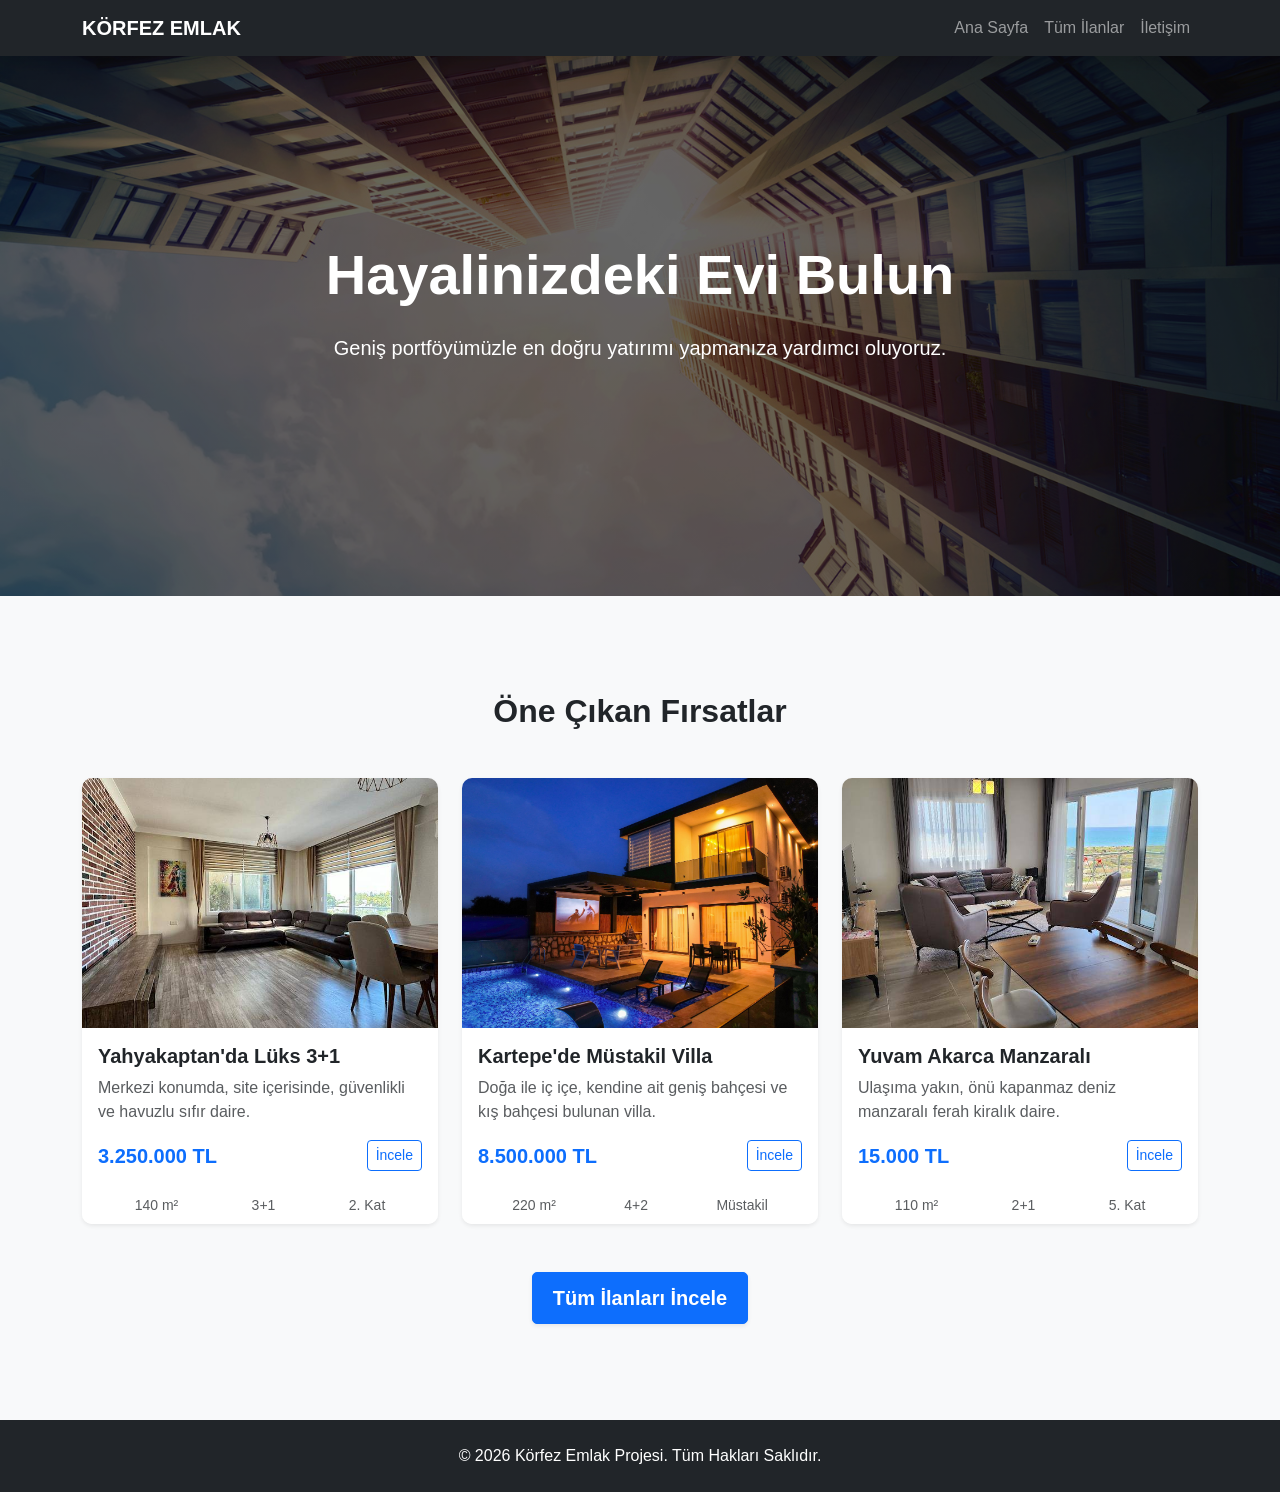
==== index.html @ 5334ea1d "First Commit" ====
<!DOCTYPE html>
<html lang="tr">
<head>
    <meta charset="UTF-8">
    <meta name="viewport" content="width=device-width, initial-scale=1.0">
    <title>Körfez Emlak | Güvenilir Gayrimenkul Danışmanlığı</title>
    <!-- Bootstrap CSS -->
    <link href="https://cdn.jsdelivr.net/npm/bootstrap@5.3.0/dist/css/bootstrap.min.css" rel="stylesheet">
    <!-- Kendi CSS Dosyamız -->
    <link rel="stylesheet" href="style.css">
</head>
<body>

    <!-- Menü (Navbar) -->
    <nav class="navbar navbar-expand-lg navbar-dark bg-dark sticky-top shadow">
        <div class="container">
            <a class="navbar-brand fw-bold" href="index.html">KÖRFEZ EMLAK</a>
            <button class="navbar-toggler" type="button" data-bs-toggle="collapse" data-bs-target="#navbarNav">
                <span class="navbar-toggler-icon"></span>
            </button>
            <div class="collapse navbar-collapse" id="navbarNav">
                <ul class="navbar-nav ms-auto">
                    <li class="nav-item"><a class="nav-link" href="index.html">Ana Sayfa</a></li>
                     <li class="nav-item"><a class="nav-link" href="ilanlar.html">Tüm İlanlar</a></li>
                    <!-- İlan detay sayfasına menüden değil, ilanlardaki butonlardan gidilecek -->
                     <li class="nav-item"><a class="nav-link" href="iletisim.html">İletişim</a></li>
                </ul>
            </div>
        </div>
    </nav>

    <!-- Hero Section -->
    <header class="hero-section text-white text-center d-flex align-items-center">
        <div class="container hero-content">
            <h1 class="display-4 fw-bold mb-4">Hayalinizdeki Evi Bulun</h1>
            <p class="lead mb-5">Geniş portföyümüzle en doğru yatırımı yapmanıza yardımcı oluyoruz.</p>
        </div>
    </header>

    <!-- Öne Çıkan İlanlar -->
    <section class="container my-5 py-5">
        <h2 class="text-center mb-5 fw-bold">Öne Çıkan Fırsatlar</h2>
        <div class="row g-4">
            
            <!-- İlan Kartı 1 -->
            <div class="col-md-4">
                <div class="card h-100 shadow-sm property-card">
                    <!-- Görsel yüklenmezse diye alt etiketi kritik[cite: 1] -->
                    <img src="img/ev1.jpg" class="card-img-top" alt="Yahyakaptan Lüks Daire" onerror="this.src='https://via.placeholder.com/400x250?text=Görsel+Bulunamadı'">
                    <div class="card-body">
                        <h5 class="card-title fw-bold">Yahyakaptan'da Lüks 3+1</h5>
                        <p class="card-text text-muted">Merkezi konumda, site içerisinde, güvenlikli ve havuzlu sıfır daire.</p>
                       <div class="d-flex justify-content-between align-items-center mt-3">
                            <span class="fs-5 fw-bold text-primary">3.250.000 TL</span>
                            <a href="detay.html?id=1" class="btn btn-outline-primary btn-sm px-2">İncele</a>
                        </div>
                    </div>
                    <div class="card-footer bg-white border-top-0 d-flex justify-content-around text-muted small">
                        <span><i class="bi bi-arrows-fullscreen"></i> 140 m²</span>
                        <span><i class="bi bi-door-open"></i> 3+1</span>
                        <span><i class="bi bi-building"></i> 2. Kat</span>
                    </div>
                </div>
            </div>

            <!-- İlan Kartı 2 -->
            <div class="col-md-4">
                <div class="card h-100 shadow-sm property-card">
                    <img src="img/ev2.jpg" class="card-img-top" alt="Kartepe Doğa Manzaralı Villa" onerror="this.src='https://via.placeholder.com/400x250?text=Görsel+Bulunamadı'">
                    <div class="card-body">
                        <h5 class="card-title fw-bold">Kartepe'de Müstakil Villa</h5>
                        <p class="card-text text-muted">Doğa ile iç içe, kendine ait geniş bahçesi ve kış bahçesi bulunan villa.</p>
                        <div class="d-flex justify-content-between align-items-center mt-3">
                            <span class="fs-5 fw-bold text-primary">8.500.000 TL</span>
                            <a href="detay.html?id=2" class="btn btn-outline-primary btn-sm px-2">İncele</a>
                        </div>
                    </div>
                    <div class="card-footer bg-white border-top-0 d-flex justify-content-around text-muted small">
                        <span><i class="bi bi-arrows-fullscreen"></i> 220 m²</span>
                        <span><i class="bi bi-door-open"></i> 4+2</span>
                        <span><i class="bi bi-building"></i> Müstakil</span>
                    </div>
                </div>
            </div>

            <!-- İlan Kartı 3 -->
            <div class="col-md-4">
                <div class="card h-100 shadow-sm property-card">
                    <img src="img/ev3.jpg" class="card-img-top" alt="Yuvam Akarca Kiralık Daire" onerror="this.src='https://via.placeholder.com/400x250?text=Görsel+Bulunamadı'">
                    <div class="card-body">
                        <h5 class="card-title fw-bold">Yuvam Akarca Manzaralı</h5>
                        <p class="card-text text-muted">Ulaşıma yakın, önü kapanmaz deniz manzaralı ferah kiralık daire.</p>
                        <div class="d-flex justify-content-between align-items-center mt-3">
                            <span class="fs-5 fw-bold text-primary">15.000 TL</span>
                            <a href="detay.html?id=3" class="btn btn-outline-primary btn-sm px-2">İncele</a>
                        </div>
                    </div>
                    <div class="card-footer bg-white border-top-0 d-flex justify-content-around text-muted small">
                        <span><i class="bi bi-arrows-fullscreen"></i> 110 m²</span>
                        <span><i class="bi bi-door-open"></i> 2+1</span>
                        <span><i class="bi bi-building"></i> 5. Kat</span>
                    </div>
                </div>
            </div>

        </div>
        <div class="text-center mt-5">
            <a href="ilanlar.html" class="btn btn-primary btn-lg fw-bold shadow-sm">Tüm İlanları İncele <i class="bi bi-arrow-right"></i></a>
        </div>
    </section>

    <!-- Footer -->
    <footer class="bg-dark text-white text-center py-4 mt-auto">
        <div class="container">
            <p class="mb-0">© 2026 Körfez Emlak Projesi. Tüm Hakları Saklıdır.</p>
        </div>
    </footer>

    <!-- Bootstrap & JS[cite: 1] -->
    <script src="https://cdn.jsdelivr.net/npm/bootstrap@5.3.0/dist/js/bootstrap.bundle.min.js"></script>
    <script src="script.js"></script>
</body>
</html>
---- style.css ----
/* Genel Ayarlar (Basitlik ve Tutarlılık Prensibi)[cite: 1] */
body {
    font-family: 'Segoe UI', Tahoma, Geneva, Verdana, sans-serif;
    background-color: #f8f9fa;
    display: flex;
    flex-direction: column;
    min-height: 100vh;
}

/* Hero Section */
.hero-section {
    background: linear-gradient(rgba(0, 0, 0, 0.6), rgba(0, 0, 0, 0.6)), url('img/evbaslik.jpg') center/cover no-repeat;
    height: 60vh;
    min-height: 400px;
}

.search-form {
    border: 1px solid #e0e0e0;
}

.search-form select:focus, .search-form button:focus {
    box-shadow: none;
    border-color: #0d6efd;
}

/* Kart Efektleri (Kullanıcıya görsel Geri Bildirim - Feedback kuralı)[cite: 1] */
.property-card {
    transition: transform 0.3s ease, box-shadow 0.3s ease;
    border: none;
    border-radius: 10px;
    overflow: hidden;
}

.property-card:hover {
    transform: translateY(-10px);
    box-shadow: 0 1rem 3rem rgba(0,0,0,.175)!important;
}

.card-img-top {
    height: 250px;
    object-fit: cover; /* Resimlerin orantılı kırpılmasını sağlar */
}

/* Buton Özelleştirmeleri (Sağlanabilirlik - Affordance kuralı)[cite: 1] */
.btn-primary {
    padding: 10px 20px;
    border-radius: 5px;
}
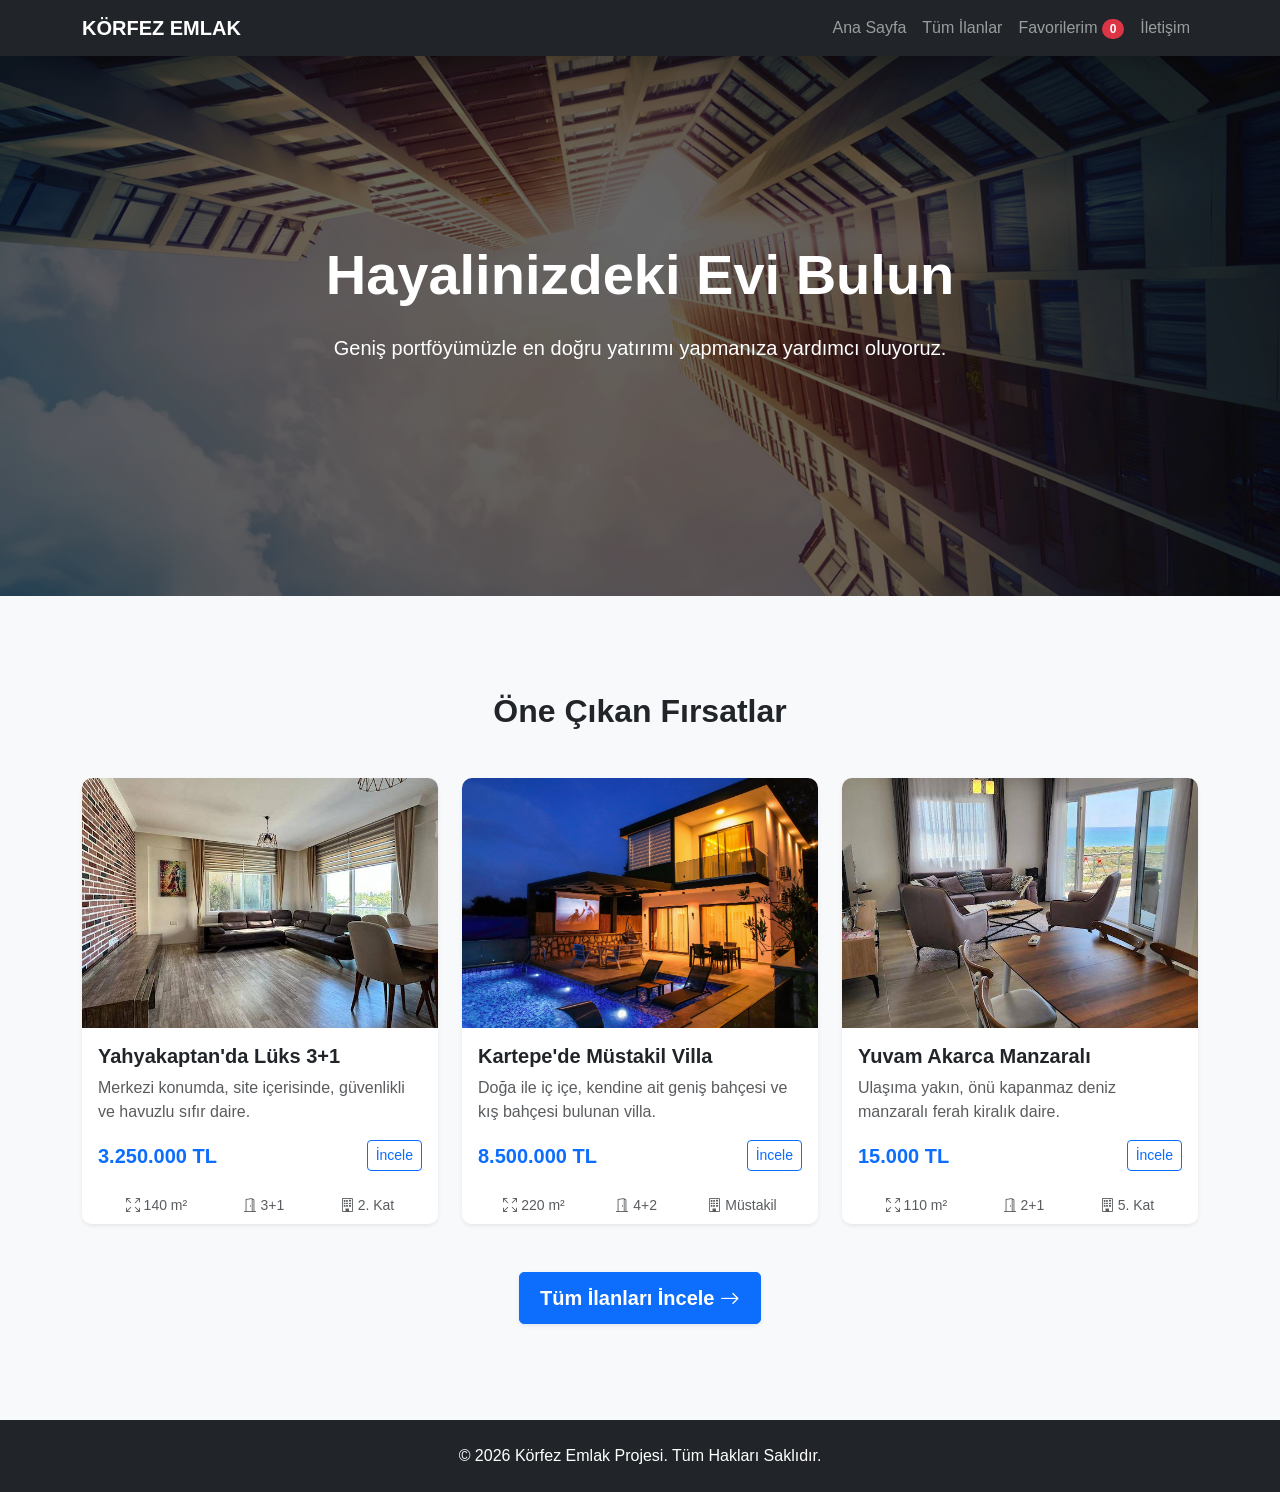
==== commit 8debd71f: "Favoriler eklendi" ====
--- a/index.html
+++ b/index.html
@@ -8,6 +8,8 @@
     <link href="https://cdn.jsdelivr.net/npm/bootstrap@5.3.0/dist/css/bootstrap.min.css" rel="stylesheet">
     <!-- Kendi CSS Dosyamız -->
     <link rel="stylesheet" href="style.css">
+    <!-- Bootstrap İkon Kütüphanesi (Çöp kutusu vb. simgeler için) -->
+    <link rel="stylesheet" href="https://cdn.jsdelivr.net/npm/bootstrap-icons@1.10.5/font/bootstrap-icons.css">
 </head>
 <body>
 
@@ -21,9 +23,13 @@
             <div class="collapse navbar-collapse" id="navbarNav">
                 <ul class="navbar-nav ms-auto">
                     <li class="nav-item"><a class="nav-link" href="index.html">Ana Sayfa</a></li>
-                     <li class="nav-item"><a class="nav-link" href="ilanlar.html">Tüm İlanlar</a></li>
-                    <!-- İlan detay sayfasına menüden değil, ilanlardaki butonlardan gidilecek -->
-                     <li class="nav-item"><a class="nav-link" href="iletisim.html">İletişim</a></li>
+                    <li class="nav-item"><a class="nav-link" href="ilanlar.html">Tüm İlanlar</a></li>
+                    <li class="nav-item">
+                        <a class="nav-link" href="#" data-bs-toggle="offcanvas" data-bs-target="#favorilerOffcanvas">
+                            Favorilerim <span class="badge bg-danger rounded-pill" id="favoriSayaci">0</span>
+                        </a>
+                    </li>
+                    <li class="nav-item"><a class="nav-link" href="iletisim.html">İletişim</a></li>
                 </ul>
             </div>
         </div>
@@ -109,6 +115,18 @@
         </div>
     </section>
 
+    <!-- Favoriler Çekmecesi (Offcanvas) -->
+    <div class="offcanvas offcanvas-end" tabindex="-1" id="favorilerOffcanvas" aria-labelledby="favorilerOffcanvasLabel">
+        <div class="offcanvas-header bg-light border-bottom">
+            <h5 class="offcanvas-title fw-bold" id="favorilerOffcanvasLabel"><i class="bi bi-heart-fill text-danger"></i> Favorilerim</h5>
+            <button type="button" class="btn-close" data-bs-dismiss="offcanvas" aria-label="Kapat"></button>
+        </div>
+        <div class="offcanvas-body" id="favorilerListesi">
+            <!-- JavaScript buraya favori ilanları otomatik çizecek -->
+            <p class="text-muted text-center mt-5">Henüz favoriye eklediğiniz bir ilan bulunmuyor.</p>
+        </div>
+    </div>
+
     <!-- Footer -->
     <footer class="bg-dark text-white text-center py-4 mt-auto">
         <div class="container">
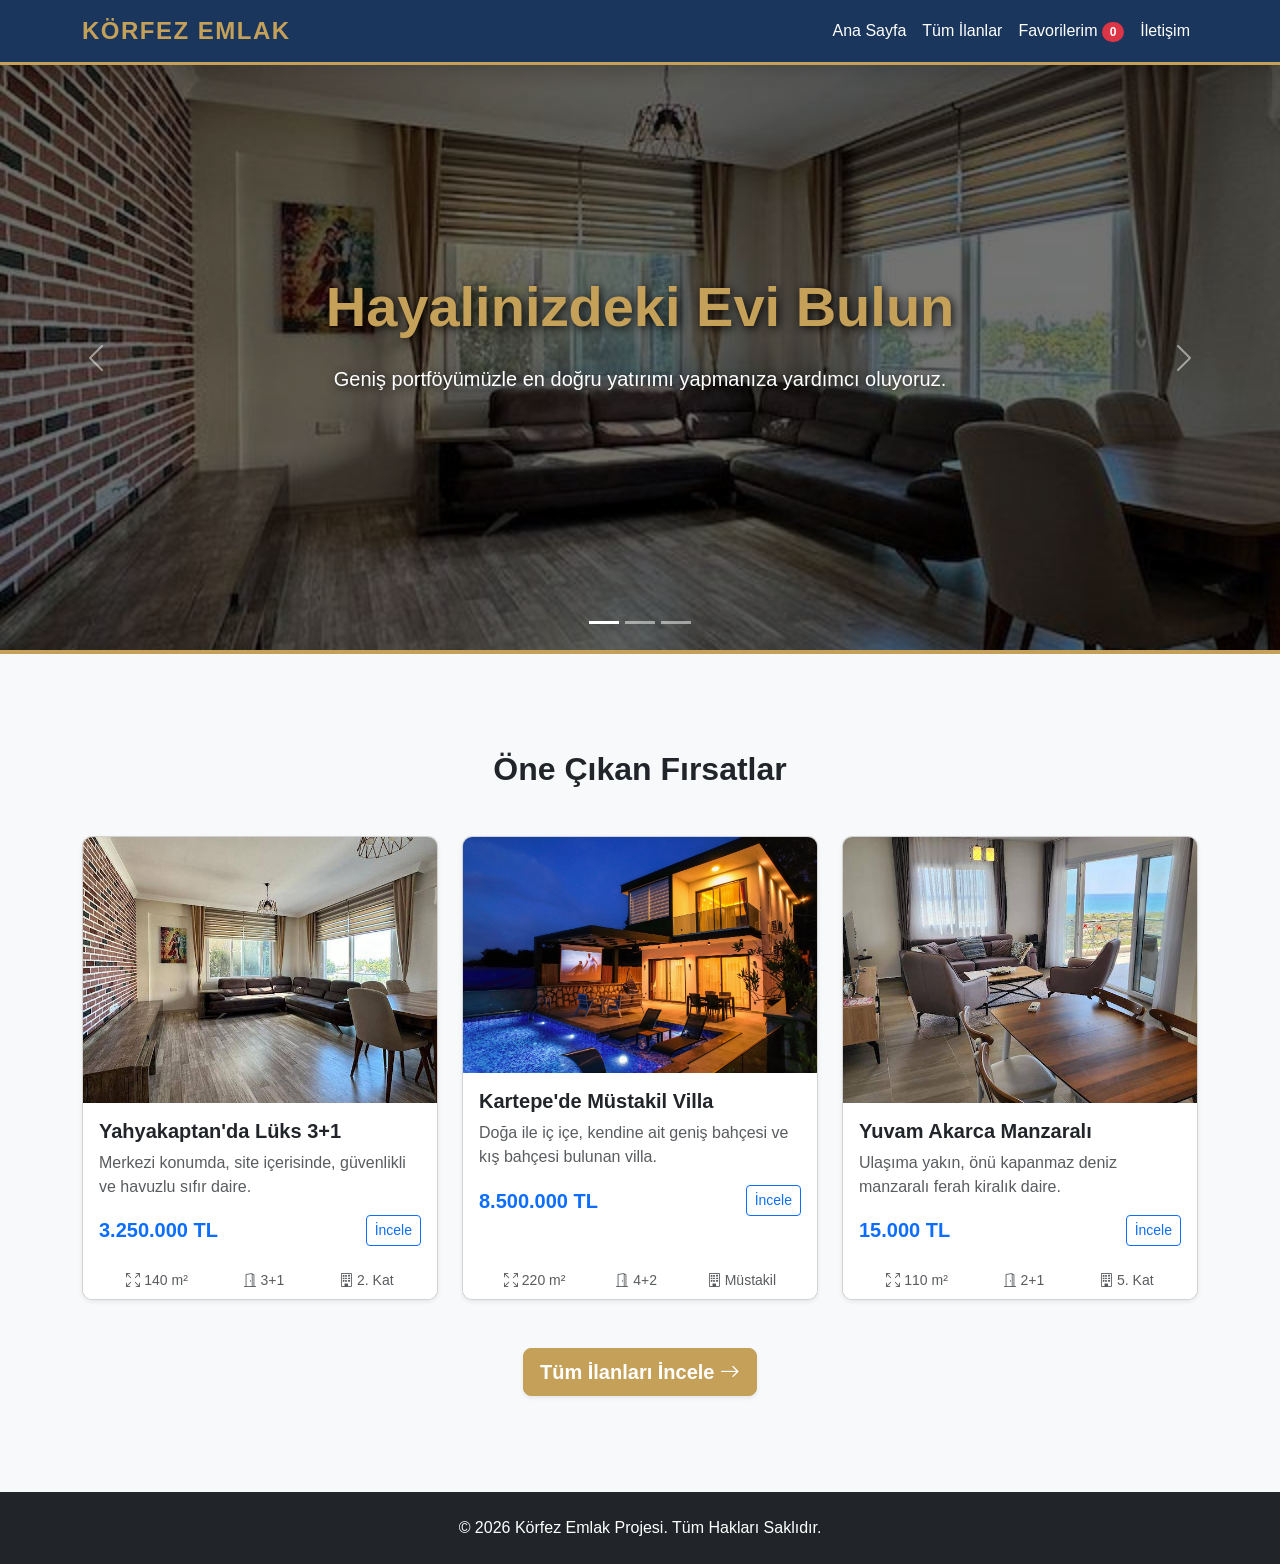
==== commit bf2a8e12: "Tasarım ve Hero Section Eklendi" ====
--- a/index.html
+++ b/index.html
@@ -35,11 +35,59 @@
         </div>
     </nav>
 
-    <!-- Hero Section -->
-    <header class="hero-section text-white text-center d-flex align-items-center">
-        <div class="container hero-content">
-            <h1 class="display-4 fw-bold mb-4">Hayalinizdeki Evi Bulun</h1>
-            <p class="lead mb-5">Geniş portföyümüzle en doğru yatırımı yapmanıza yardımcı oluyoruz.</p>
+    <!-- Hero Section (Kayan Görsel / Carousel) -->
+    <header class="position-relative border-bottom" style="border-color: var(--accent-gold) !important; border-width: 4px !important;">
+        <!-- carousel-fade sınıfı resimlerin kayarak değil, yumuşakça silinerek değişmesini sağlar -->
+        <div id="heroCarousel" class="carousel slide carousel-fade" data-bs-ride="carousel">
+            
+            <!-- Alt kısımdaki minik çizgi göstergeleri -->
+            <div class="carousel-indicators">
+                <button type="button" data-bs-target="#heroCarousel" data-bs-slide-to="0" class="active"></button>
+                <button type="button" data-bs-target="#heroCarousel" data-bs-slide-to="1"></button>
+                <button type="button" data-bs-target="#heroCarousel" data-bs-slide-to="2"></button>
+            </div>
+
+            <!-- Dönen Görseller ve Yazılar -->
+            <div class="carousel-inner">
+                
+                <!-- 1. Görsel -->
+                <div class="carousel-item active" data-bs-interval="1500">
+                    <img src="img/ev1.jpg" class="d-block w-100 carousel-img" alt="Yahyakaptan Lüks Daire">
+                    <div class="carousel-caption d-flex flex-column justify-content-center h-100">
+                        <h1 class="display-4 fw-bold mb-4 shadow-text" style="color: var(--accent-gold);">Hayalinizdeki Evi Bulun</h1>
+                        <p class="lead mb-5 shadow-text text-white">Geniş portföyümüzle en doğru yatırımı yapmanıza yardımcı oluyoruz.</p>
+                    </div>
+                </div>
+
+                <!-- 2. Görsel -->
+                <div class="carousel-item" data-bs-interval="1500">
+                    <img src="img/ev2.jpg" class="d-block w-100 carousel-img" alt="Kartepe Doğa Manzaralı Villa">
+                    <div class="carousel-caption d-flex flex-column justify-content-center h-100">
+                        <h1 class="display-4 fw-bold mb-4 shadow-text" style="color: var(--accent-gold);">Doğaya Açılan Kapınız</h1>
+                        <p class="lead mb-5 shadow-text text-white">Kartepe ve Başiskele'deki müstakil yaşam fırsatlarını keşfedin.</p>
+                    </div>
+                </div>
+
+                <!-- 3. Görsel -->
+                <div class="carousel-item" data-bs-interval="1500">
+                    <img src="img/ev3.jpg" class="d-block w-100 carousel-img" alt="Yuvam Akarca Kiralık Daire">
+                    <div class="carousel-caption d-flex flex-column justify-content-center h-100">
+                        <h1 class="display-4 fw-bold mb-4 shadow-text" style="color: var(--accent-gold);">Eşsiz Manzaralar</h1>
+                        <p class="lead mb-5 shadow-text text-white">Güne huzurla uyanacağınız prestijli lokasyonlar.</p>
+                    </div>
+                </div>
+
+            </div>
+
+            <!-- Sağ/Sol Ok Butonları -->
+            <button class="carousel-control-prev" type="button" data-bs-target="#heroCarousel" data-bs-slide="prev">
+                <span class="carousel-control-prev-icon" aria-hidden="true"></span>
+                <span class="visually-hidden">Önceki</span>
+            </button>
+            <button class="carousel-control-next" type="button" data-bs-target="#heroCarousel" data-bs-slide="next">
+                <span class="carousel-control-next-icon" aria-hidden="true"></span>
+                <span class="visually-hidden">Sonraki</span>
+            </button>
         </div>
     </header>
 
@@ -116,14 +164,26 @@
     </section>
 
     <!-- Favoriler Çekmecesi (Offcanvas) -->
-    <div class="offcanvas offcanvas-end" tabindex="-1" id="favorilerOffcanvas" aria-labelledby="favorilerOffcanvasLabel">
-        <div class="offcanvas-header bg-light border-bottom">
-            <h5 class="offcanvas-title fw-bold" id="favorilerOffcanvasLabel"><i class="bi bi-heart-fill text-danger"></i> Favorilerim</h5>
-            <button type="button" class="btn-close" data-bs-dismiss="offcanvas" aria-label="Kapat"></button>
-        </div>
+    <!-- ADIM 1: Ana kapsayıcı div'e style eklendi (Arkaplan lacivert, yazı beyaz) -->
+    <div class="offcanvas offcanvas-end" tabindex="-1" id="favorilerOffcanvas" aria-labelledby="favorilerOffcanvasLabel" style="background-color: var(--primary-dark); color: white;">
+        
+        <!-- ADIM 2: Header kısmındaki bg-light silindi, alt çizgi rengi altın yapıldı -->
+        <div class="offcanvas-header border-bottom" style="border-color: var(--accent-gold) !important;">
+            
+            <!-- ADIM 3: Başlık yazısı ve ikon altın rengine boyandı -->
+            <h5 class="offcanvas-title fw-bold" id="favorilerOffcanvasLabel" style="color: var(--accent-gold);">
+                <i class="bi bi-heart-fill"></i> Favorilerim
+            </h5>
+            
+            <!-- ADIM 4: Kapatma çarpısı (X) koyu arka planda görünmesi için beyaz yapıldı (btn-close-white eklendi) -->
+            <button type="button" class="btn-close btn-close-white" data-bs-dismiss="offcanvas" aria-label="Kapat"></button>
+        </div>
+        
         <div class="offcanvas-body" id="favorilerListesi">
             <!-- JavaScript buraya favori ilanları otomatik çizecek -->
-            <p class="text-muted text-center mt-5">Henüz favoriye eklediğiniz bir ilan bulunmuyor.</p>
+            <p class="text-center mt-5">
+                <span style="color: #C5A059 !important; font-weight: 600; opacity: 1 !important;">Henüz favoriye eklediğiniz bir ilan bulunmuyor.</span>
+            </p>
         </div>
     </div>
 
--- a/style.css
+++ b/style.css
@@ -1,48 +1,102 @@
-/* Genel Ayarlar (Basitlik ve Tutarlılık Prensibi)[cite: 1] */
-body {
-    font-family: 'Segoe UI', Tahoma, Geneva, Verdana, sans-serif;
-    background-color: #f8f9fa;
-    display: flex;
-    flex-direction: column;
-    min-height: 100vh;
+/* Ana Renk Değişkenlerimiz */
+:root {
+    --primary-dark: #1A365D; /* Koyu Lacivert */
+    --accent-gold: #C5A059;  /* Altın/Ahşap */
+    --text-muted: #6c757d;
 }
 
-/* Hero Section */
-.hero-section {
-    background: linear-gradient(rgba(0, 0, 0, 0.6), rgba(0, 0, 0, 0.6)), url('img/evbaslik.jpg') center/cover no-repeat;
-    height: 60vh;
-    min-height: 400px;
+/* Genel Font ve Arka Plan */
+body {
+    background-color: #F8F9FA;
+    font-family: 'Segoe UI', Tahoma, Geneva, Verdana, sans-serif;
 }
 
-.search-form {
-    border: 1px solid #e0e0e0;
+/* Menü (Navbar) Özelleştirmesi */
+.navbar {
+    background-color: var(--primary-dark) !important;
+    border-bottom: 3px solid var(--accent-gold);
+}
+.navbar-brand {
+    color: var(--accent-gold) !important;
+    letter-spacing: 1.5px;
+    font-size: 1.5rem;
+}
+.nav-link {
+    color: #ffffff !important;
+    font-weight: 500;
+    transition: color 0.3s ease;
+}
+.nav-link:hover, .nav-link.active {
+    color: var(--accent-gold) !important;
 }
 
-.search-form select:focus, .search-form button:focus {
-    box-shadow: none;
-    border-color: #0d6efd;
+/* Hero (Karşılama) Bölümü */
+.hero-section {
+    background: linear-gradient(rgba(26, 54, 93, 0.8), rgba(26, 54, 93, 0.7)), url('img/ev1.jpg') center/cover;
+    height: 60vh;
+    display: flex;
+    align-items: center;
+    color: white;
+    border-bottom: 5px solid var(--accent-gold);
 }
 
-/* Kart Efektleri (Kullanıcıya görsel Geri Bildirim - Feedback kuralı)[cite: 1] */
-.property-card {
-    transition: transform 0.3s ease, box-shadow 0.3s ease;
-    border: none;
+/* Buton Özelleştirmesi */
+.btn-primary {
+    background-color: var(--accent-gold) !important;
+    border-color: var(--accent-gold) !important;
+    color: #fff;
+    transition: all 0.3s;
+}
+.btn-primary:hover {
+    background-color: #a88746 !important;
+    transform: scale(1.05);
+}
+
+.btn-outline-dark {
+    color: var(--primary-dark);
+    border-color: var(--primary-dark);
+}
+.btn-outline-dark:hover {
+    background-color: var(--primary-dark);
+    color: white;
+}
+
+/* İlan Kartları İnce İşçilik */
+.card {
     border-radius: 10px;
     overflow: hidden;
 }
-
-.property-card:hover {
-    transform: translateY(-10px);
-    box-shadow: 0 1rem 3rem rgba(0,0,0,.175)!important;
+.card-hover:hover {
+    transform: translateY(-8px);
+    box-shadow: 0 15px 25px rgba(26, 54, 93, 0.2) !important;
+    transition: all 0.4s ease;
+}
+.price-text {
+    color: var(--primary-dark);
+    font-size: 1.4rem;
+}
+.badge-custom {
+    background-color: var(--accent-gold);
+    color: #fff;
+    padding: 8px 12px;
+    border-radius: 4px;
+    font-weight: bold;
 }
 
-.card-img-top {
-    height: 250px;
-    object-fit: cover; /* Resimlerin orantılı kırpılmasını sağlar */
+/* Ana Sayfa Kayan Görsel (Carousel) Ayarları */
+.carousel-img {
+    height: 65vh; /* Ekranın yüzde 65'ini kaplar, tam kararındadır */
+    object-fit: cover; /* Resmin orantısını bozmadan, ezmeden ekrana yayar */
+    filter: brightness(0.45); /* Resmi %55 karartır ki üstündeki altın rengi yazılar patlasın */
 }
 
-/* Buton Özelleştirmeleri (Sağlanabilirlik - Affordance kuralı)[cite: 1] */
-.btn-primary {
-    padding: 10px 20px;
-    border-radius: 5px;
+/* Yazıları tam ortaya sabitlemek için */
+.carousel-caption {
+    bottom: 0;
+    top: 0; 
+}
+
+/* Yazılara profesyonel bir gölge vererek okunabilirliği artırır */
+.shadow-text {
+    text-shadow: 2px 2px 10px rgba(0, 0, 0, 0.9);
 }
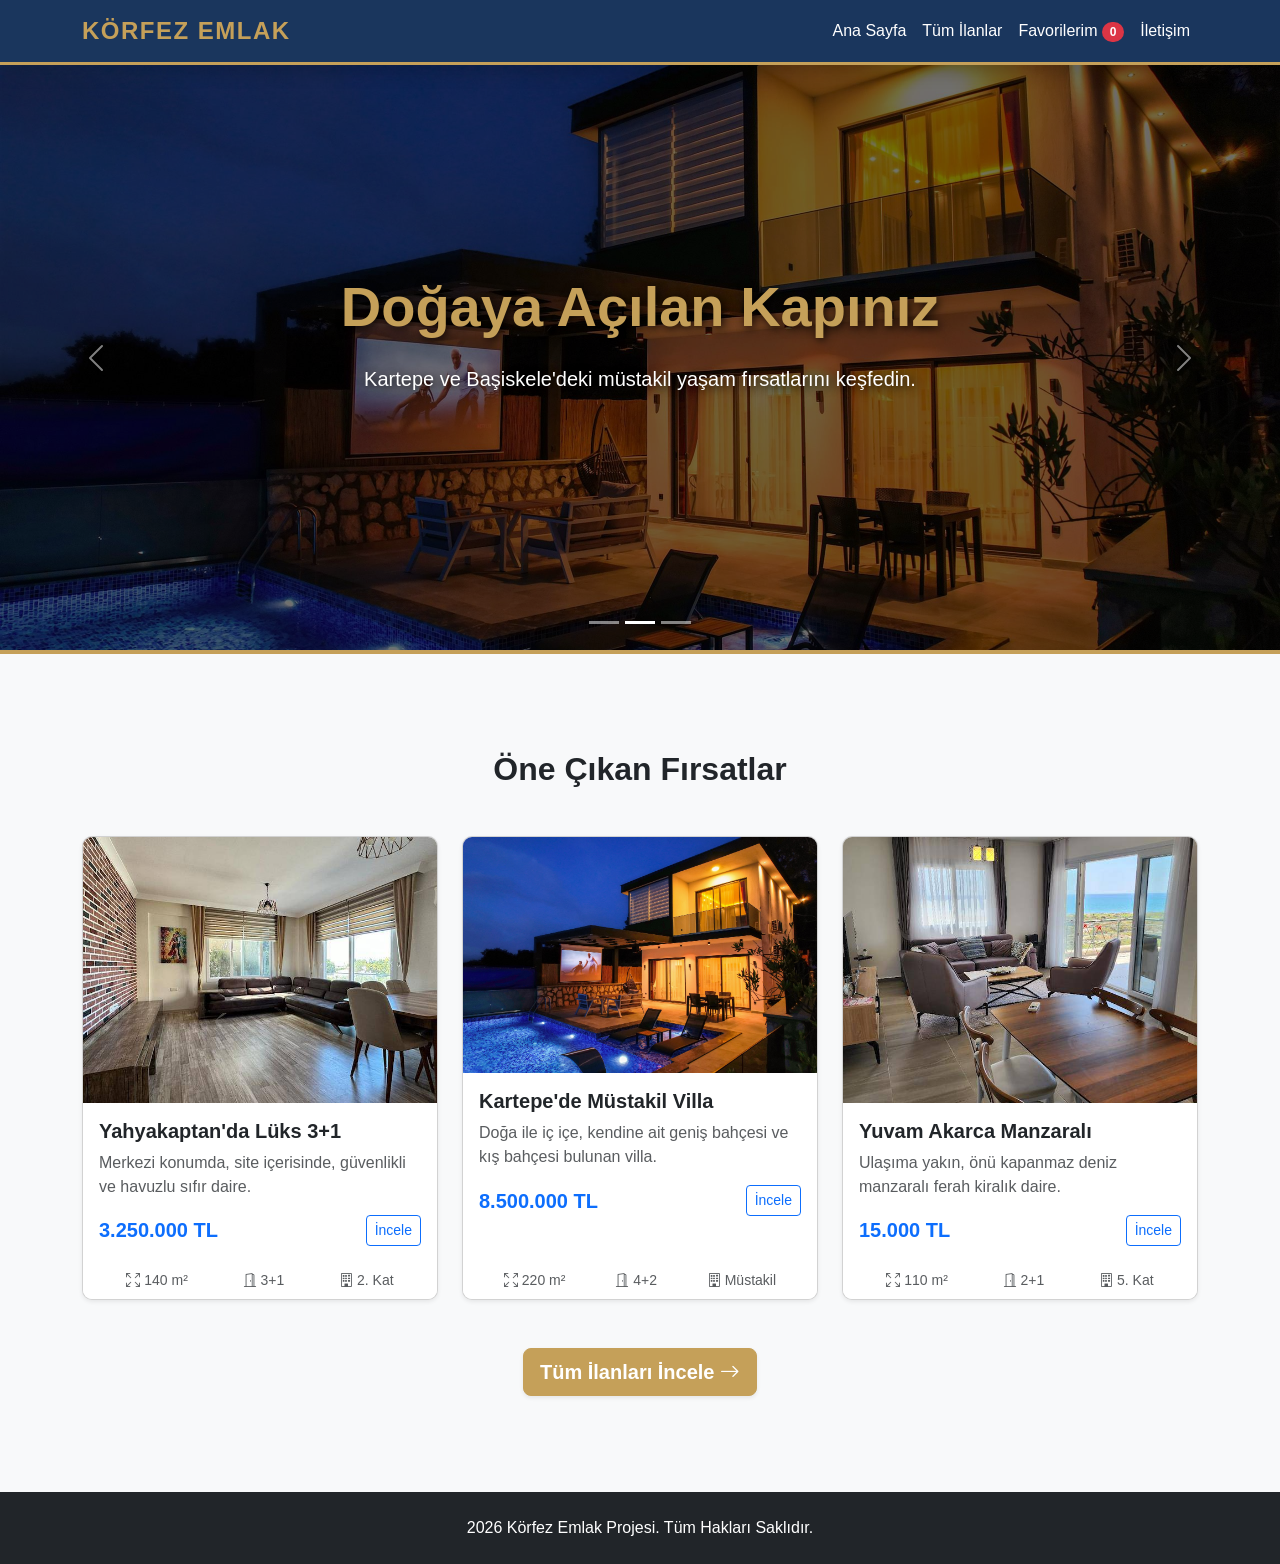
==== commit c7627108: "Son Hal" ====
--- a/index.html
+++ b/index.html
@@ -35,12 +35,12 @@
         </div>
     </nav>
 
-    <!-- Hero Section (Kayan Görsel / Carousel) -->
+    <!-- Hero Section (Kayan Görsel) -->
     <header class="position-relative border-bottom" style="border-color: var(--accent-gold) !important; border-width: 4px !important;">
         <!-- carousel-fade sınıfı resimlerin kayarak değil, yumuşakça silinerek değişmesini sağlar -->
         <div id="heroCarousel" class="carousel slide carousel-fade" data-bs-ride="carousel">
             
-            <!-- Alt kısımdaki minik çizgi göstergeleri -->
+            <!-- Alt kısımdaki çizgi göstergeleri -->
             <div class="carousel-indicators">
                 <button type="button" data-bs-target="#heroCarousel" data-bs-slide-to="0" class="active"></button>
                 <button type="button" data-bs-target="#heroCarousel" data-bs-slide-to="1"></button>
@@ -99,8 +99,8 @@
             <!-- İlan Kartı 1 -->
             <div class="col-md-4">
                 <div class="card h-100 shadow-sm property-card">
-                    <!-- Görsel yüklenmezse diye alt etiketi kritik[cite: 1] -->
-                    <img src="img/ev1.jpg" class="card-img-top" alt="Yahyakaptan Lüks Daire" onerror="this.src='https://via.placeholder.com/400x250?text=Görsel+Bulunamadı'">
+                    <!-- Görsel yüklenmezse diye alt etiketi kritik -->
+                    <img src="img/ev1.jpg" class="card-img-top" alt="Yahyakaptan Lüks Daire">
                     <div class="card-body">
                         <h5 class="card-title fw-bold">Yahyakaptan'da Lüks 3+1</h5>
                         <p class="card-text text-muted">Merkezi konumda, site içerisinde, güvenlikli ve havuzlu sıfır daire.</p>
@@ -120,7 +120,7 @@
             <!-- İlan Kartı 2 -->
             <div class="col-md-4">
                 <div class="card h-100 shadow-sm property-card">
-                    <img src="img/ev2.jpg" class="card-img-top" alt="Kartepe Doğa Manzaralı Villa" onerror="this.src='https://via.placeholder.com/400x250?text=Görsel+Bulunamadı'">
+                    <img src="img/ev2.jpg" class="card-img-top" alt="Kartepe Doğa Manzaralı Villa">
                     <div class="card-body">
                         <h5 class="card-title fw-bold">Kartepe'de Müstakil Villa</h5>
                         <p class="card-text text-muted">Doğa ile iç içe, kendine ait geniş bahçesi ve kış bahçesi bulunan villa.</p>
@@ -140,7 +140,7 @@
             <!-- İlan Kartı 3 -->
             <div class="col-md-4">
                 <div class="card h-100 shadow-sm property-card">
-                    <img src="img/ev3.jpg" class="card-img-top" alt="Yuvam Akarca Kiralık Daire" onerror="this.src='https://via.placeholder.com/400x250?text=Görsel+Bulunamadı'">
+                    <img src="img/ev3.jpg" class="card-img-top" alt="Yuvam Akarca Kiralık Daire">
                     <div class="card-body">
                         <h5 class="card-title fw-bold">Yuvam Akarca Manzaralı</h5>
                         <p class="card-text text-muted">Ulaşıma yakın, önü kapanmaz deniz manzaralı ferah kiralık daire.</p>
@@ -163,26 +163,19 @@
         </div>
     </section>
 
-    <!-- Favoriler Çekmecesi (Offcanvas) -->
-    <!-- ADIM 1: Ana kapsayıcı div'e style eklendi (Arkaplan lacivert, yazı beyaz) -->
+    <!-- Favoriler Çekmecesi -->
     <div class="offcanvas offcanvas-end" tabindex="-1" id="favorilerOffcanvas" aria-labelledby="favorilerOffcanvasLabel" style="background-color: var(--primary-dark); color: white;">
-        
-        <!-- ADIM 2: Header kısmındaki bg-light silindi, alt çizgi rengi altın yapıldı -->
         <div class="offcanvas-header border-bottom" style="border-color: var(--accent-gold) !important;">
-            
-            <!-- ADIM 3: Başlık yazısı ve ikon altın rengine boyandı -->
             <h5 class="offcanvas-title fw-bold" id="favorilerOffcanvasLabel" style="color: var(--accent-gold);">
                 <i class="bi bi-heart-fill"></i> Favorilerim
             </h5>
-            
-            <!-- ADIM 4: Kapatma çarpısı (X) koyu arka planda görünmesi için beyaz yapıldı (btn-close-white eklendi) -->
             <button type="button" class="btn-close btn-close-white" data-bs-dismiss="offcanvas" aria-label="Kapat"></button>
         </div>
         
         <div class="offcanvas-body" id="favorilerListesi">
             <!-- JavaScript buraya favori ilanları otomatik çizecek -->
             <p class="text-center mt-5">
-                <span style="color: #C5A059 !important; font-weight: 600; opacity: 1 !important;">Henüz favoriye eklediğiniz bir ilan bulunmuyor.</span>
+                <span style="color: #C5A059; font-weight: 600;">Henüz favoriye eklediğiniz bir ilan bulunmuyor.</span>
             </p>
         </div>
     </div>
@@ -190,11 +183,11 @@
     <!-- Footer -->
     <footer class="bg-dark text-white text-center py-4 mt-auto">
         <div class="container">
-            <p class="mb-0">© 2026 Körfez Emlak Projesi. Tüm Hakları Saklıdır.</p>
+            <p class="mb-0"> 2026 Körfez Emlak Projesi. Tüm Hakları Saklıdır.</p>
         </div>
     </footer>
 
-    <!-- Bootstrap & JS[cite: 1] -->
+    <!-- Bootstrap & JS -->
     <script src="https://cdn.jsdelivr.net/npm/bootstrap@5.3.0/dist/js/bootstrap.bundle.min.js"></script>
     <script src="script.js"></script>
 </body>
